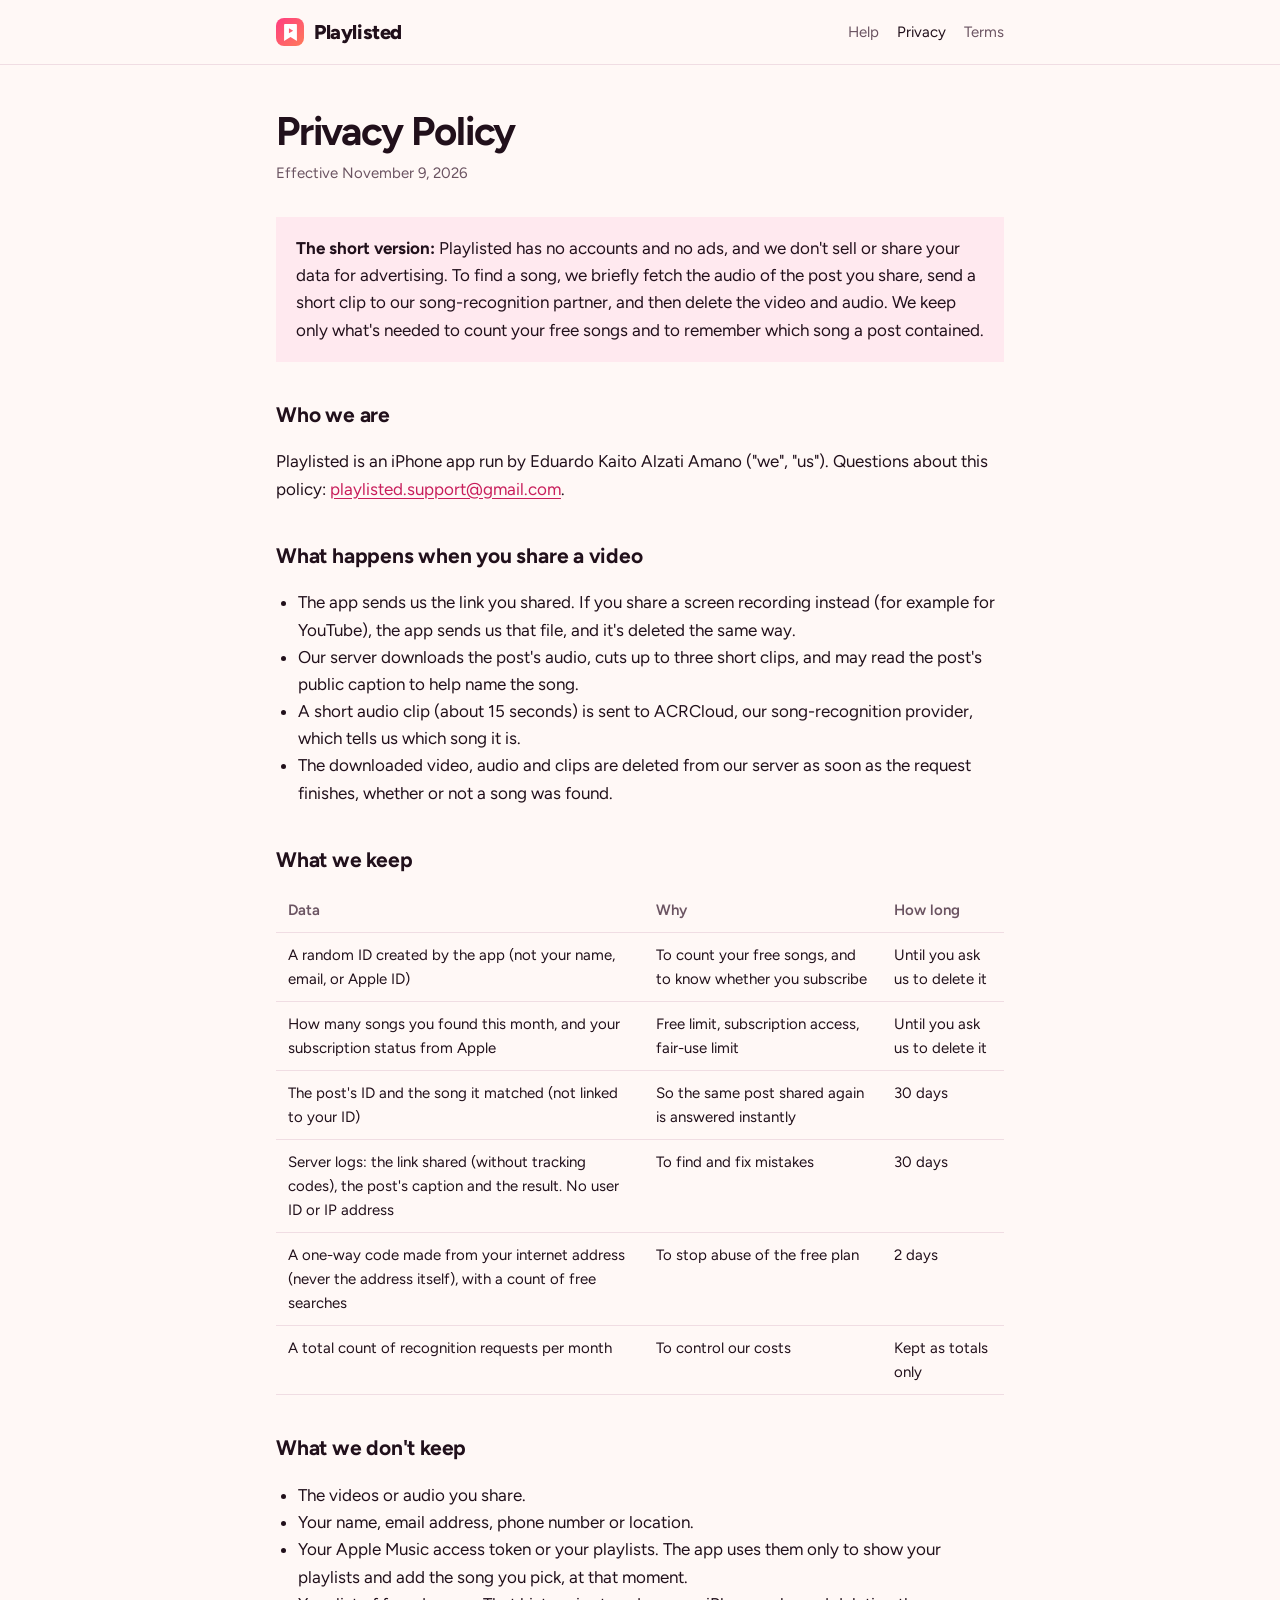
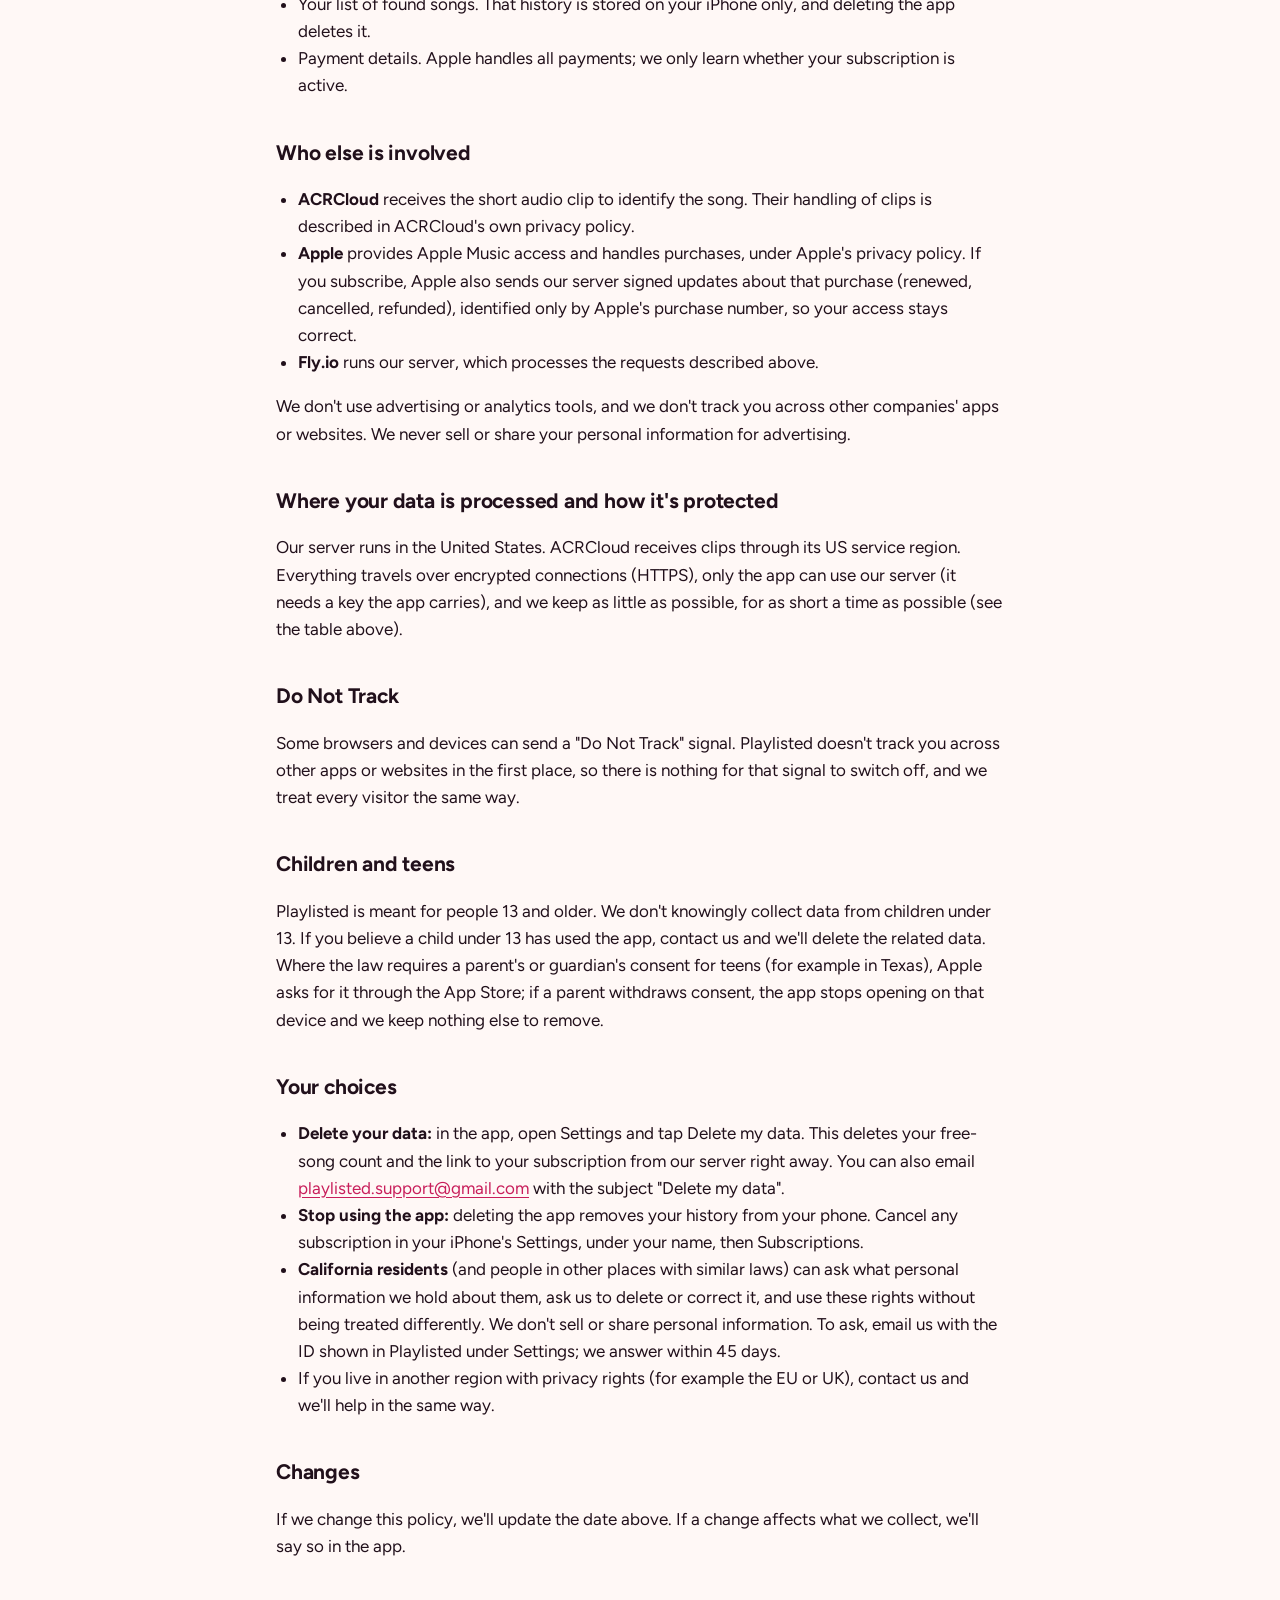
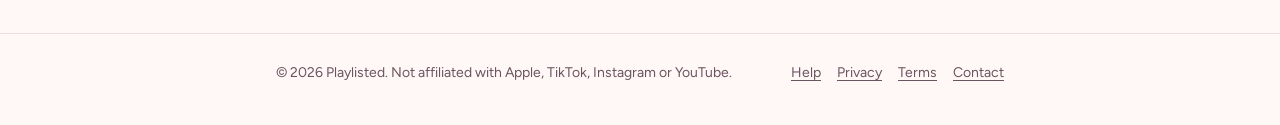
==== privacy.html @ 105da1dd "Playlisted website: privacy, terms, help Co-Authored-By: Claude Opus 5.5 <noreply@anthropic.com> Cla" ====
<!doctype html>
<html lang="en">
<head>
<meta charset="utf-8">
<meta name="viewport" content="width=device-width, initial-scale=1">
<title>Privacy Policy · Playlisted</title>
<meta name="description" content="What Playlisted collects, what it doesn't, and how to delete your data.">
<link rel="preconnect" href="https://fonts.googleapis.com">
<link rel="preconnect" href="https://fonts.gstatic.com" crossorigin>
<link href="https://fonts.googleapis.com/css2?family=Figtree:wght@400;500;600;700;800&display=swap" rel="stylesheet">
<link rel="stylesheet" href="style.css">
<link rel="icon" href="icon.png">
<link rel="apple-touch-icon" href="icon.png">
</head>
<body>
<header class="site">
  <div class="wrap">
    <a class="brand" href="./"><span class="brand-mark" aria-hidden="true"><svg viewBox="27 20 46 61" style="width:13px;height:17px"><path fill="#fff" fill-rule="evenodd" d="M30 20 H70 Q73 20 73 23 V81 L50 67 L27 81 V23 Q27 20 30 20 Z M44.35 35 L59.65 44 L44.35 53 Z"/></svg></span>Playlisted</a>
    <nav class="links"><a href="support.html">Help</a><a href="privacy.html" aria-current="page">Privacy</a><a href="terms.html">Terms</a></nav>
  </div>
</header>

<main class="wrap doc">
  <h1>Privacy Policy</h1>
  <p class="updated">Effective November 9, 2026</p>

  <div class="summary"><p><strong>The short version:</strong> Playlisted has no accounts and no ads, and we don't sell or share your data for advertising. To find a song, we briefly fetch the audio of the post you share, send a short clip to our song-recognition partner, and then delete the video and audio. We keep only what's needed to count your free songs and to remember which song a post contained.</p></div>

  <h2>Who we are</h2>
  <p>Playlisted is an iPhone app run by Eduardo Kaito Alzati Amano ("we", "us"). Questions about this policy: <a href="mailto:playlisted.support@gmail.com">playlisted.support@gmail.com</a>.</p>

  <h2>What happens when you share a video</h2>
  <ul>
    <li>The app sends us the link you shared. If you share a screen recording instead (for example for YouTube), the app sends us that file, and it's deleted the same way.</li>
    <li>Our server downloads the post's audio, cuts up to three short clips, and may read the post's public caption to help name the song.</li>
    <li>A short audio clip (about 15 seconds) is sent to ACRCloud, our song-recognition provider, which tells us which song it is.</li>
    <li>The downloaded video, audio and clips are deleted from our server as soon as the request finishes, whether or not a song was found.</li>
  </ul>

  <h2>What we keep</h2>
  <div class="table-wrap">
  <table>
    <thead><tr><th>Data</th><th>Why</th><th>How long</th></tr></thead>
    <tbody>
      <tr><td>A random ID created by the app (not your name, email, or Apple ID)</td><td>To count your free songs, and to know whether you subscribe</td><td>Until you ask us to delete it</td></tr>
      <tr><td>How many songs you found this month, and your subscription status from Apple</td><td>Free limit, subscription access, fair-use limit</td><td>Until you ask us to delete it</td></tr>
      <tr><td>The post's ID and the song it matched (not linked to your ID)</td><td>So the same post shared again is answered instantly</td><td>30 days</td></tr>
      <tr><td>Server logs: the link shared (without tracking codes), the post's caption and the result. No user ID or IP address</td><td>To find and fix mistakes</td><td>30 days</td></tr>
      <tr><td>A one-way code made from your internet address (never the address itself), with a count of free searches</td><td>To stop abuse of the free plan</td><td>2 days</td></tr>
      <tr><td>A total count of recognition requests per month</td><td>To control our costs</td><td>Kept as totals only</td></tr>
    </tbody>
  </table>
  </div>

  <h2>What we don't keep</h2>
  <ul>
    <li>The videos or audio you share.</li>
    <li>Your name, email address, phone number or location.</li>
    <li>Your Apple Music access token or your playlists. The app uses them only to show your playlists and add the song you pick, at that moment.</li>
    <li>Your list of found songs. That history is stored on your iPhone only, and deleting the app deletes it.</li>
    <li>Payment details. Apple handles all payments; we only learn whether your subscription is active.</li>
  </ul>

  <h2>Who else is involved</h2>
  <ul>
    <li><strong>ACRCloud</strong> receives the short audio clip to identify the song. Their handling of clips is described in ACRCloud's own privacy policy.</li>
    <li><strong>Apple</strong> provides Apple Music access and handles purchases, under Apple's privacy policy. If you subscribe, Apple also sends our server signed updates about that purchase (renewed, cancelled, refunded), identified only by Apple's purchase number, so your access stays correct.</li>
    <li><strong>Fly.io</strong> runs our server, which processes the requests described above.</li>
  </ul>
  <p>We don't use advertising or analytics tools, and we don't track you across other companies' apps or websites. We never sell or share your personal information for advertising.</p>

  <h2>Where your data is processed and how it's protected</h2>
  <p>Our server runs in the United States. ACRCloud receives clips through its US service region. Everything travels over encrypted connections (HTTPS), only the app can use our server (it needs a key the app carries), and we keep as little as possible, for as short a time as possible (see the table above).</p>

  <h2>Do Not Track</h2>
  <p>Some browsers and devices can send a "Do Not Track" signal. Playlisted doesn't track you across other apps or websites in the first place, so there is nothing for that signal to switch off, and we treat every visitor the same way.</p>

  <h2>Children and teens</h2>
  <p>Playlisted is meant for people 13 and older. We don't knowingly collect data from children under 13. If you believe a child under 13 has used the app, contact us and we'll delete the related data. Where the law requires a parent's or guardian's consent for teens (for example in Texas), Apple asks for it through the App Store; if a parent withdraws consent, the app stops opening on that device and we keep nothing else to remove.</p>

  <h2>Your choices</h2>
  <ul>
    <li><strong>Delete your data:</strong> in the app, open Settings and tap Delete my data. This deletes your free-song count and the link to your subscription from our server right away. You can also email <a href="mailto:playlisted.support@gmail.com">playlisted.support@gmail.com</a> with the subject "Delete my data".</li>
    <li><strong>Stop using the app:</strong> deleting the app removes your history from your phone. Cancel any subscription in your iPhone's Settings, under your name, then Subscriptions.</li>
    <li><strong>California residents</strong> (and people in other places with similar laws) can ask what personal information we hold about them, ask us to delete or correct it, and use these rights without being treated differently. We don't sell or share personal information. To ask, email us with the ID shown in Playlisted under Settings; we answer within 45 days.</li>
    <li>If you live in another region with privacy rights (for example the EU or UK), contact us and we'll help in the same way.</li>
  </ul>

  <h2>Changes</h2>
  <p>If we change this policy, we'll update the date above. If a change affects what we collect, we'll say so in the app.</p>
</main>

<footer class="site">
  <div class="wrap">
    <span>© 2026 Playlisted. Not affiliated with Apple, TikTok, Instagram or YouTube.</span>
    <nav><a href="support.html">Help</a><a href="privacy.html">Privacy</a><a href="terms.html">Terms</a><a href="mailto:playlisted.support@gmail.com">Contact</a></nav>
  </div>
</footer>
</body>
</html>
---- style.css ----
:root {
  --bg: #FFF8F6;
  --surface: #FFFFFF;
  --text: #21101B;
  --muted: #6B5462;
  --line: #F0DDE3;
  --accent: #C81E5B;
  --accent-ink: #FFFFFF;
  --accent-soft: #FFE9EF;
  --brand: linear-gradient(135deg, #FF3D81, #FF7A59);
}
@media (prefers-color-scheme: dark) {
  :root:not([data-theme="light"]) {
    --bg: #1B0A16;
    --surface: #2A0F22;
    --text: #FFF5F2;
    --muted: #E0B9C6;
    --line: #45193A;
    --accent: #FF9A7A;
    --accent-ink: #1B0A16;
    --accent-soft: #3A1530;
  }
}
:root[data-theme="dark"] {
  --bg: #1B0A16;
  --surface: #2A0F22;
  --text: #FFF5F2;
  --muted: #E0B9C6;
  --line: #45193A;
  --accent: #FF9A7A;
  --accent-ink: #1B0A16;
  --accent-soft: #3A1530;
}

* { box-sizing: border-box; }
html { -webkit-text-size-adjust: 100%; }
body {
  margin: 0;
  background: var(--bg);
  color: var(--text);
  font-family: "Figtree", system-ui, -apple-system, "Segoe UI", sans-serif;
  font-size: 17px;
  line-height: 1.6;
}
a { color: var(--accent); text-underline-offset: 3px; }
.wrap { max-width: 760px; margin: 0 auto; padding: 0 16px; }

header.site {
  border-bottom: 1px solid var(--line);
  background: var(--bg);
}
header.site .wrap {
  display: flex; align-items: center; justify-content: space-between;
  gap: 16px; padding-top: 16px; padding-bottom: 16px; flex-wrap: wrap;
}
.brand {
  font-weight: 800; font-size: 20px; letter-spacing: -0.02em;
  color: var(--text); text-decoration: none; display: flex; align-items: center; gap: 10px;
}
.brand-mark {
  width: 28px; height: 28px; border-radius: 8px; background: var(--brand);
  display: grid; place-items: center;
}
.brand-mark svg { width: 16px; height: 16px; }
nav.links { display: flex; gap: 18px; font-size: 15px; flex-wrap: wrap; }
nav.links a { color: var(--muted); text-decoration: none; }
nav.links a:hover, nav.links a[aria-current="page"] { color: var(--text); }

.hero { padding: 64px 0 40px; }
.hero h1 {
  font-size: clamp(36px, 7vw, 56px); line-height: 1.05; letter-spacing: -0.035em;
  margin: 0 0 18px; font-weight: 800;
}
.hero p.lede { font-size: 20px; color: var(--muted); margin: 0 0 28px; max-width: 34em; }
.pill {
  display: inline-block; padding: 10px 18px; border-radius: 999px;
  background: var(--accent-soft); color: var(--text); font-weight: 600; font-size: 15px;
}

.steps { display: grid; grid-template-columns: repeat(3, 1fr); gap: 14px; margin: 8px 0 48px; }
@media (max-width: 640px) { .steps { grid-template-columns: 1fr; } }
.step {
  background: var(--surface); border: 1px solid var(--line); border-radius: var(--radius);
  padding: 20px;
}
.step .num {
  width: 30px; height: 30px; border-radius: 50%; background: var(--accent); color: var(--accent-ink);
  display: grid; place-items: center; font-weight: 700; font-size: 15px; margin-bottom: 12px;
}
.step h3 { margin: 0 0 6px; font-size: 18px; }
.step p { margin: 0; color: var(--muted); font-size: 15px; }

section.block { margin: 0 0 48px; }
section.block h2 { font-size: 26px; letter-spacing: -0.02em; margin: 0 0 14px; }

.plans { display: grid; grid-template-columns: 1fr 1fr; gap: 14px; }
@media (max-width: 640px) { .plans { grid-template-columns: 1fr; } }
.plan {
  background: var(--surface); border: 1px solid var(--line); border-radius: var(--radius); padding: 22px;
}
.plan.featured { border: 2px solid var(--accent); }
.plan h3 { margin: 0 0 4px; font-size: 18px; }
.plan .price { font-size: 30px; font-weight: 800; letter-spacing: -0.02em; }
.plan .price small { font-size: 15px; font-weight: 500; color: var(--muted); }
.plan ul { margin: 12px 0 0; padding-left: 20px; color: var(--muted); font-size: 15px; }

/* Legal and help pages */
.doc { padding-top: 44px; padding-bottom: 56px; }
.doc h1 { font-size: clamp(30px, 6vw, 40px); letter-spacing: -0.03em; line-height: 1.1; margin: 0 0 8px; }
.doc .updated { color: var(--muted); margin: 0 0 32px; font-size: 15px; }
.doc h2 { font-size: 21px; margin: 36px 0 8px; letter-spacing: -0.01em; }
.doc p, .doc li { color: var(--text); }
.doc ul { padding-left: 22px; }
.doc .summary {
  background: var(--accent-soft); border-radius: var(--radius); padding: 18px 20px; margin: 0 0 8px;
}
.doc .summary p { margin: 0; }
.table-wrap { overflow-x: auto; margin: 12px 0; }
table { border-collapse: collapse; width: 100%; font-size: 15px; }
th, td { text-align: left; vertical-align: top; padding: 10px 12px; border-bottom: 1px solid var(--line); }
th { color: var(--muted); font-weight: 600; }
details {
  background: var(--surface); border: 1px solid var(--line); border-radius: 14px;
  padding: 14px 18px; margin: 10px 0;
}
details summary { cursor: pointer; font-weight: 600; }
details p { margin: 10px 0 0; color: var(--muted); }

footer.site { border-top: 1px solid var(--line); padding: 28px 0 40px; color: var(--muted); font-size: 14px; }
footer.site .wrap { display: flex; flex-wrap: wrap; gap: 8px 20px; justify-content: space-between; }
footer.site nav { display: flex; gap: 16px; flex-wrap: wrap; }
footer.site a { color: var(--muted); }
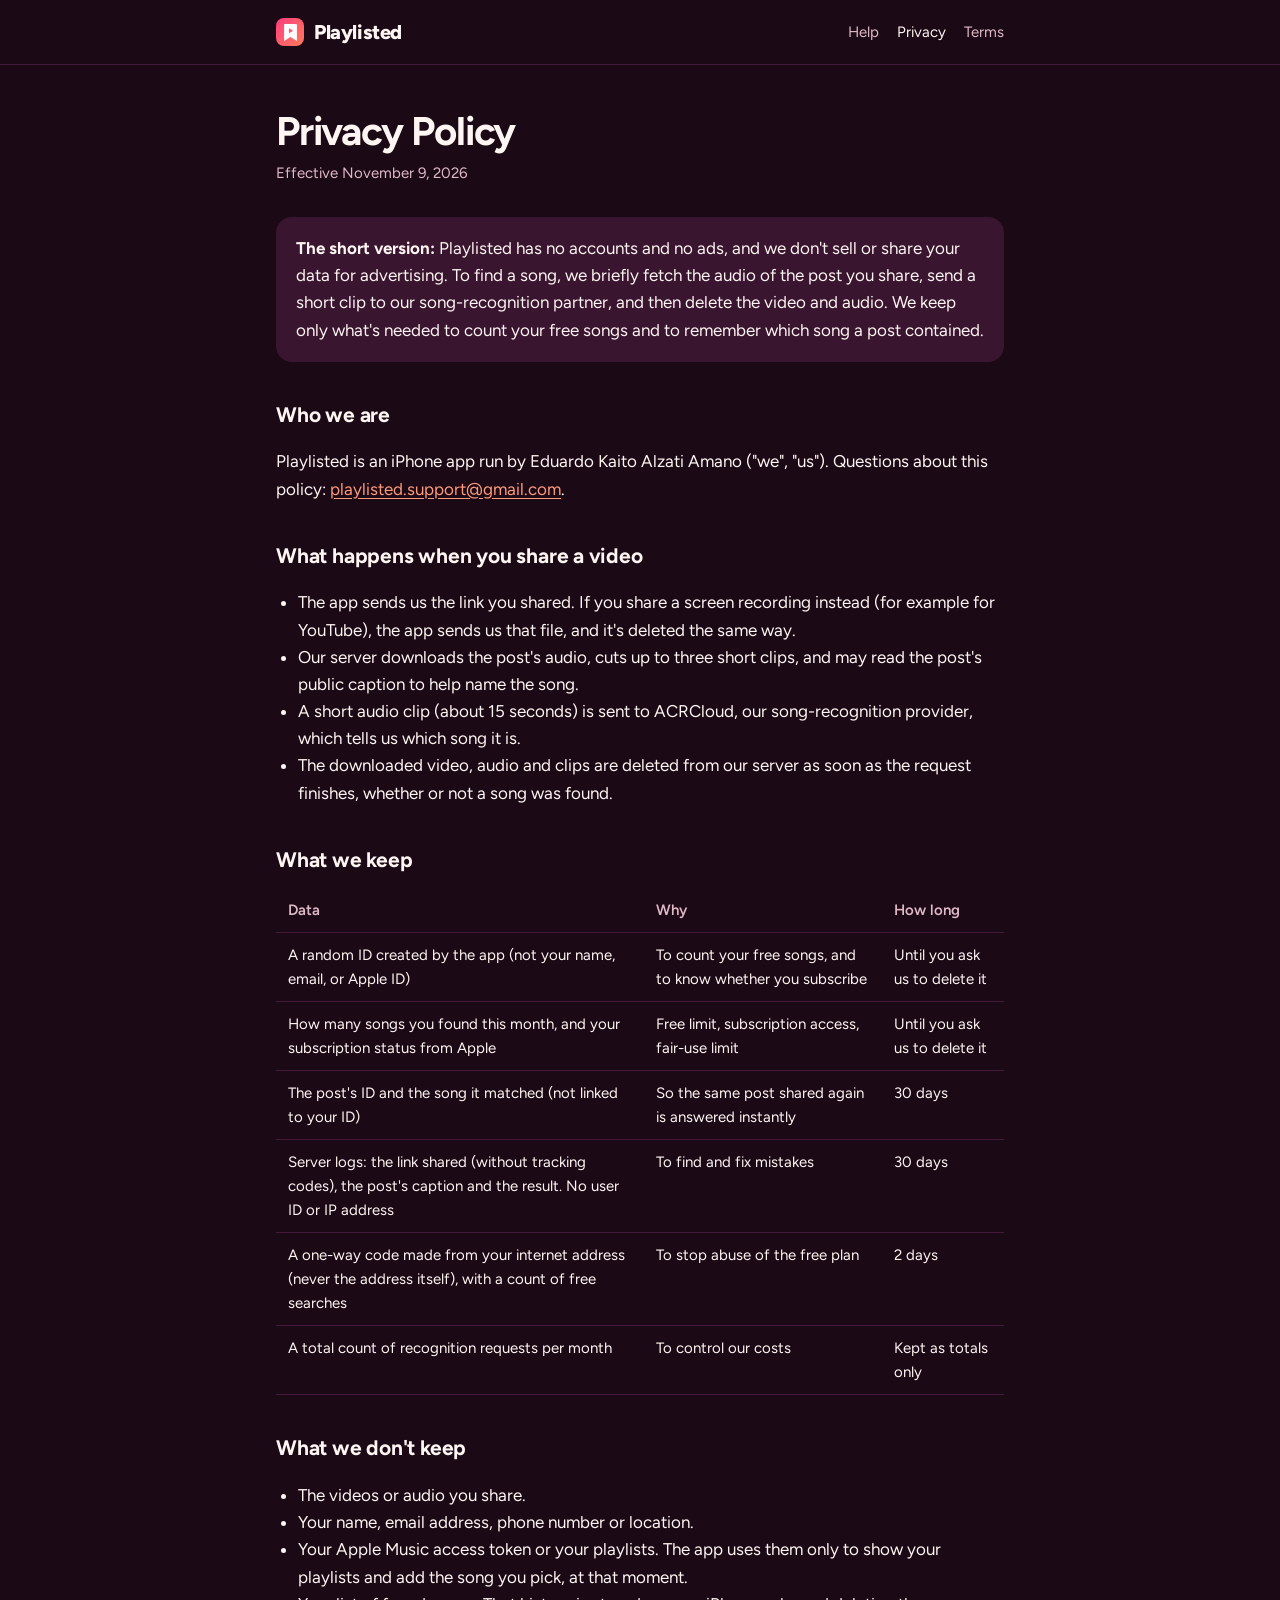
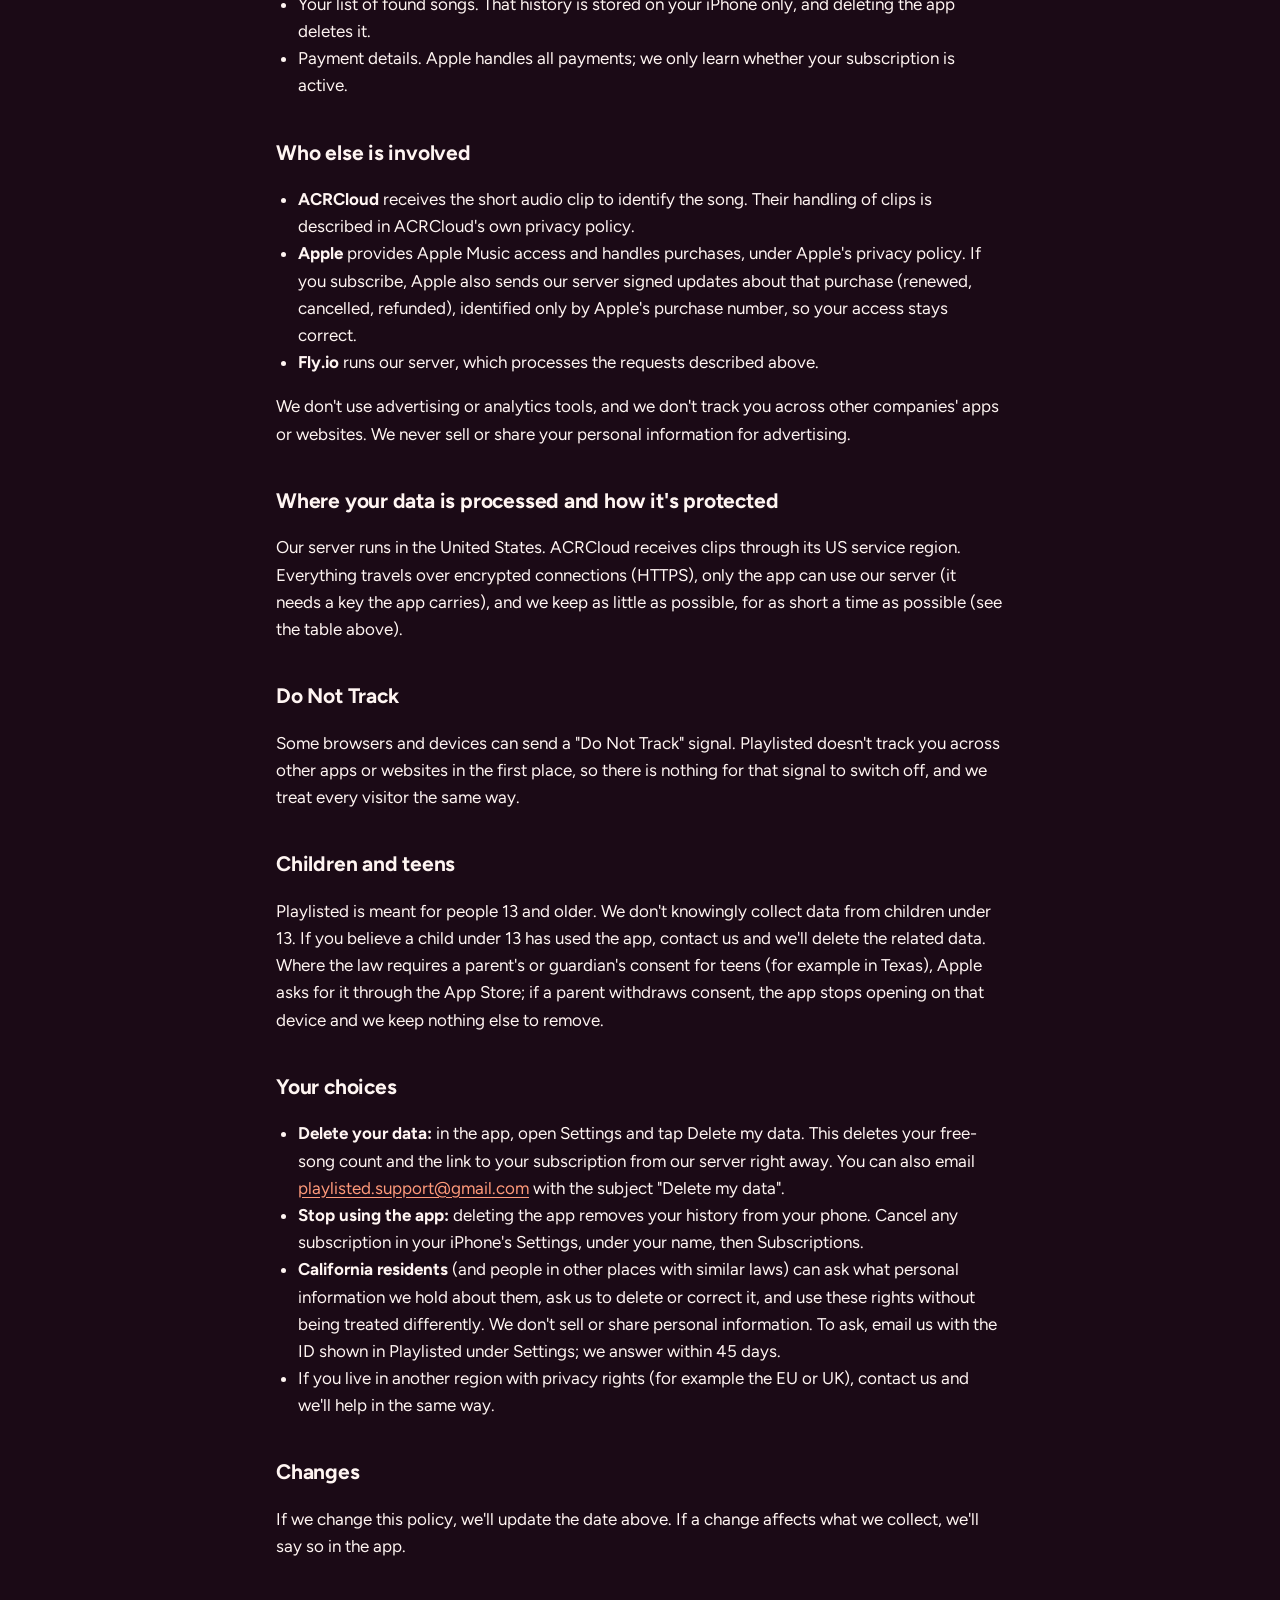
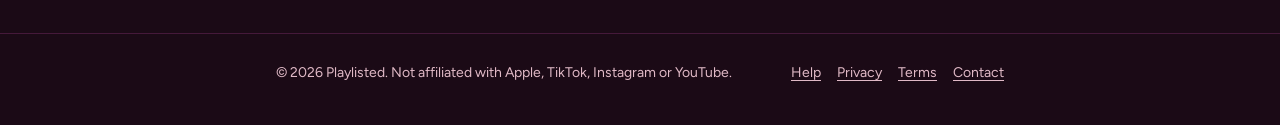
==== commit 26f20673: "Match the app: always dark plum, butter step numbers, rounded cards Co-Authored-By: Claude Opus 5.5 " ====
--- a/privacy.html
+++ b/privacy.html
@@ -3,6 +3,8 @@
 <head>
 <meta charset="utf-8">
 <meta name="viewport" content="width=device-width, initial-scale=1">
+<meta name="color-scheme" content="dark">
+<meta name="theme-color" content="#1B0A16">
 <title>Privacy Policy · Playlisted</title>
 <meta name="description" content="What Playlisted collects, what it doesn't, and how to delete your data.">
 <link rel="preconnect" href="https://fonts.googleapis.com">
--- a/style.css
+++ b/style.css
@@ -1,27 +1,6 @@
 :root {
-  --bg: #FFF8F6;
-  --surface: #FFFFFF;
-  --text: #21101B;
-  --muted: #6B5462;
-  --line: #F0DDE3;
-  --accent: #C81E5B;
-  --accent-ink: #FFFFFF;
-  --accent-soft: #FFE9EF;
-  --brand: linear-gradient(135deg, #FF3D81, #FF7A59);
-}
-@media (prefers-color-scheme: dark) {
-  :root:not([data-theme="light"]) {
-    --bg: #1B0A16;
-    --surface: #2A0F22;
-    --text: #FFF5F2;
-    --muted: #E0B9C6;
-    --line: #45193A;
-    --accent: #FF9A7A;
-    --accent-ink: #1B0A16;
-    --accent-soft: #3A1530;
-  }
-}
-:root[data-theme="dark"] {
+  /* Same palette as the app (always dark plum) */
+  color-scheme: dark;
   --bg: #1B0A16;
   --surface: #2A0F22;
   --text: #FFF5F2;
@@ -30,6 +9,10 @@
   --accent: #FF9A7A;
   --accent-ink: #1B0A16;
   --accent-soft: #3A1530;
+  --butter: #FFD66B;
+  --butter-ink: #1B0A16;
+  --brand: linear-gradient(135deg, #FF3D81, #FF7A59);
+  --radius: 16px;
 }
 
 * { box-sizing: border-box; }
@@ -84,7 +67,7 @@
   padding: 20px;
 }
 .step .num {
-  width: 30px; height: 30px; border-radius: 50%; background: var(--accent); color: var(--accent-ink);
+  width: 30px; height: 30px; border-radius: 50%; background: var(--butter); color: var(--butter-ink);
   display: grid; place-items: center; font-weight: 700; font-size: 15px; margin-bottom: 12px;
 }
 .step h3 { margin: 0 0 6px; font-size: 18px; }
@@ -102,6 +85,10 @@
 .plan h3 { margin: 0 0 4px; font-size: 18px; }
 .plan .price { font-size: 30px; font-weight: 800; letter-spacing: -0.02em; }
 .plan .price small { font-size: 15px; font-weight: 500; color: var(--muted); }
+.plan .badge {
+  display: inline-block; vertical-align: middle; margin-left: 6px; padding: 3px 9px; border-radius: 999px;
+  background: #C81E5B; color: #FFFFFF; font-size: 13px; font-weight: 800; letter-spacing: 0; white-space: nowrap;
+}
 .plan ul { margin: 12px 0 0; padding-left: 20px; color: var(--muted); font-size: 15px; }
 
 /* Legal and help pages */
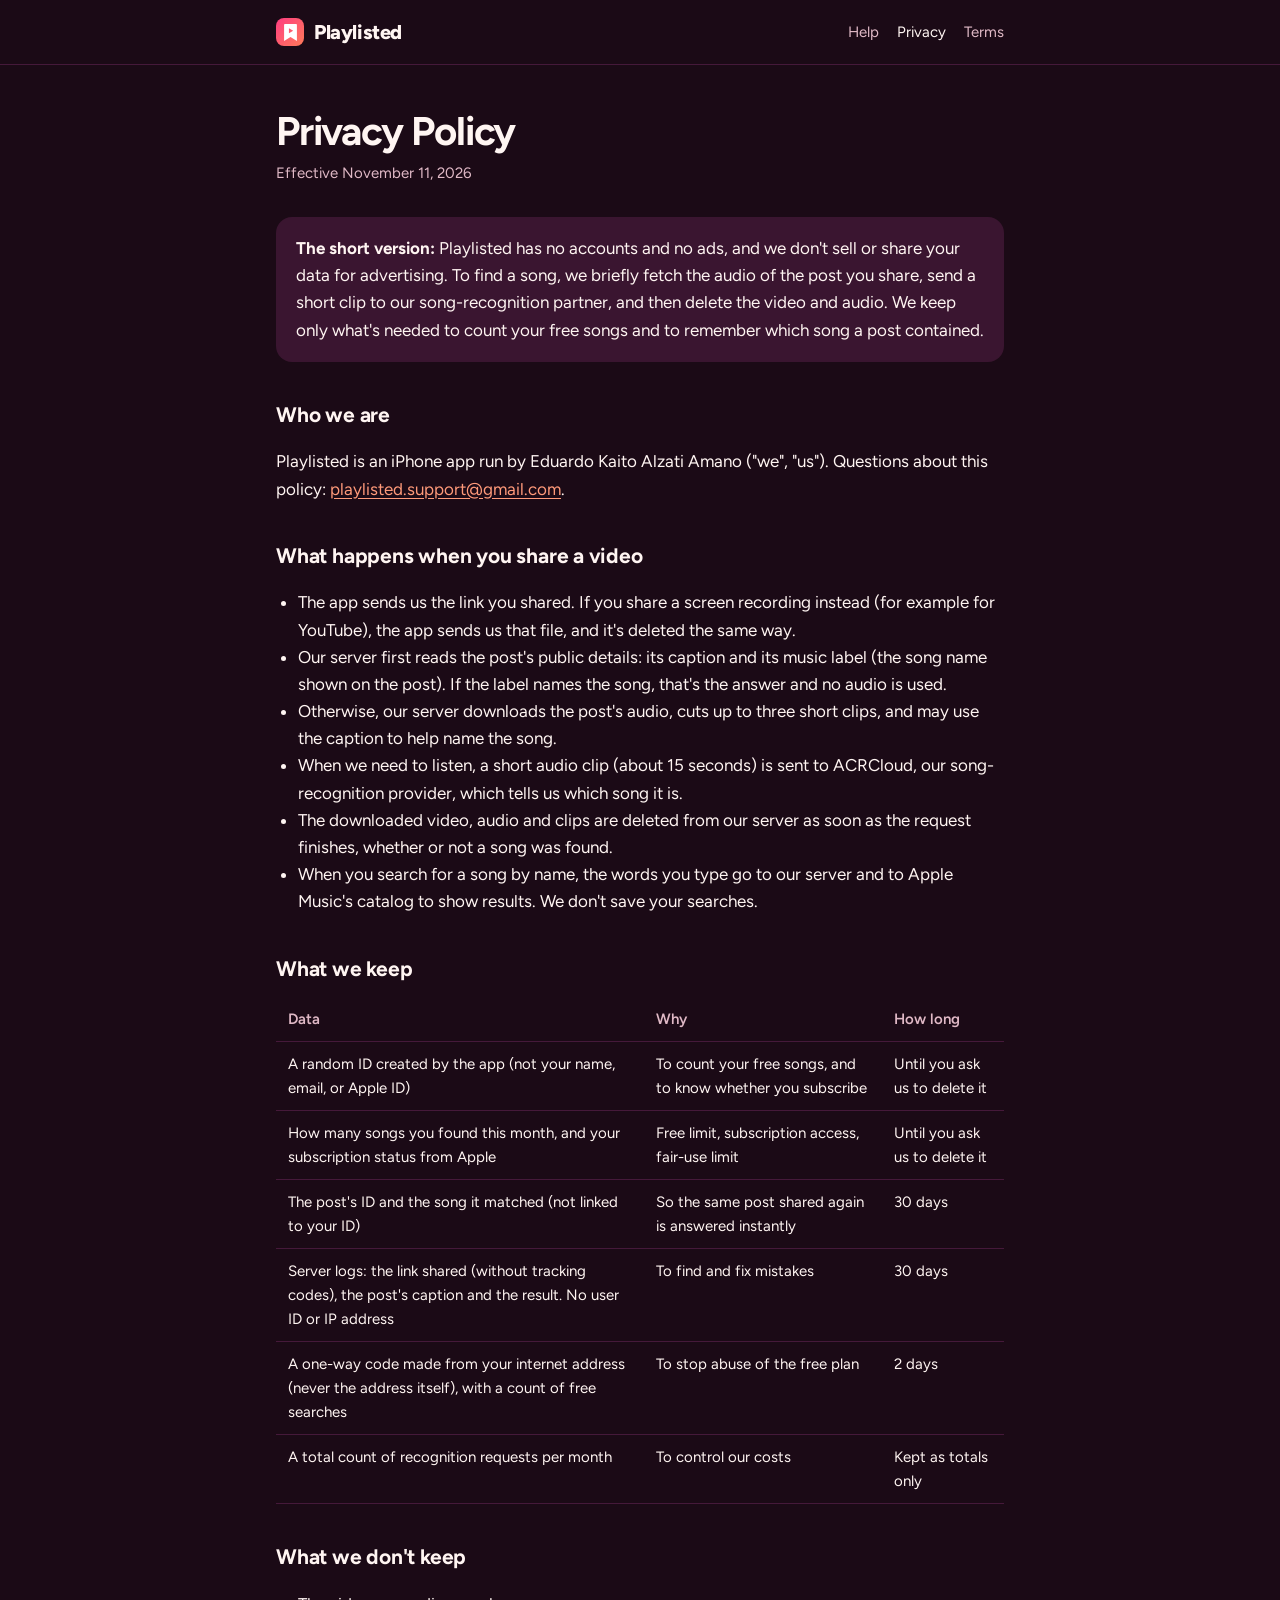
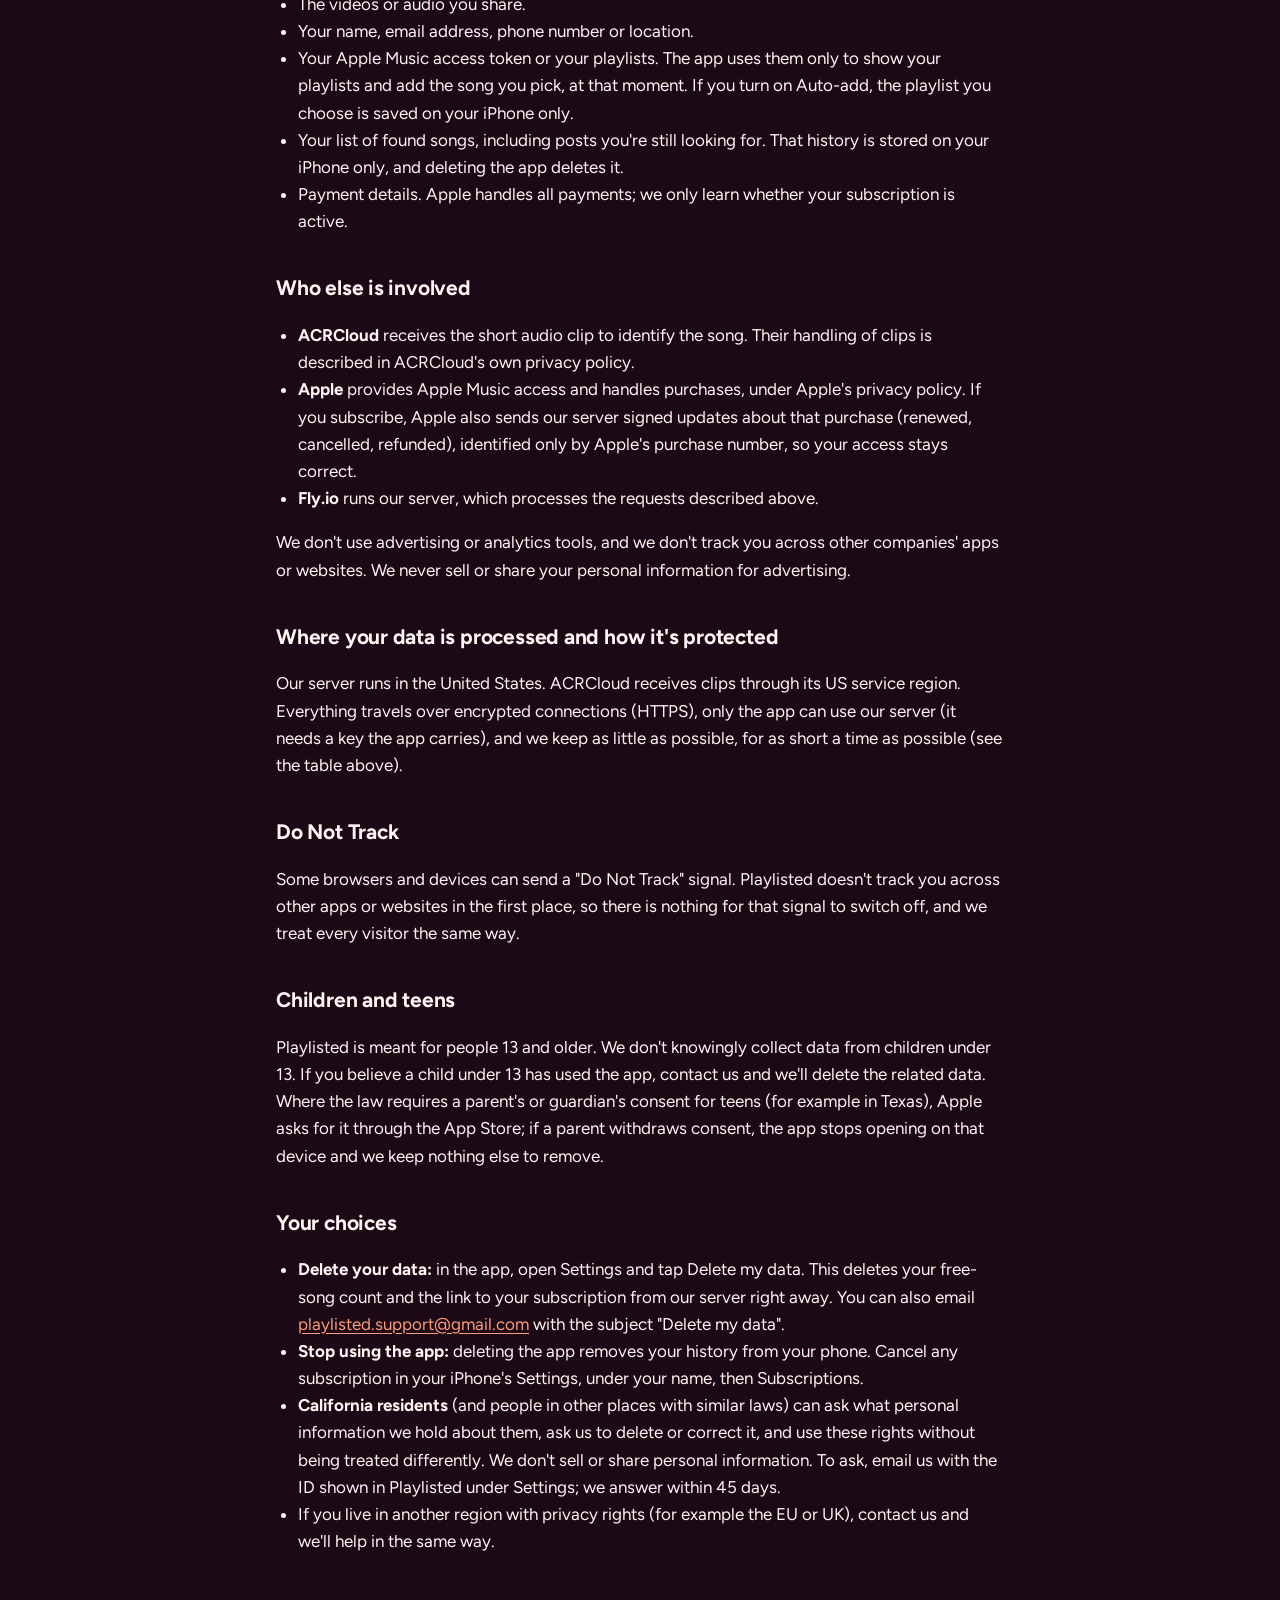
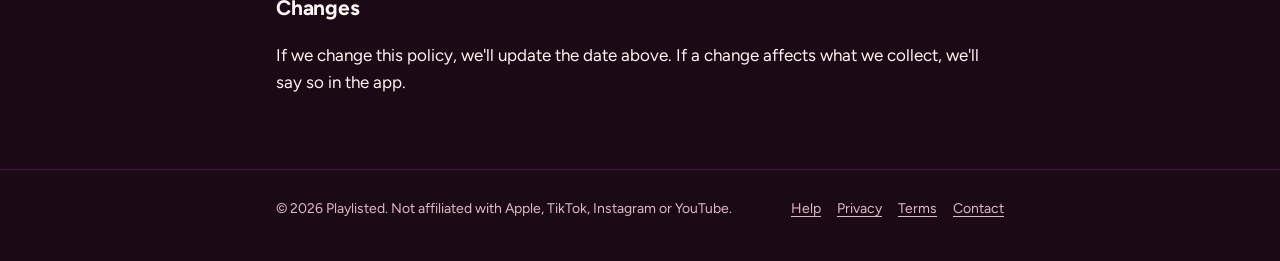
==== commit 097bfa3d: "DRAFT (not published): privacy for label reading and name search; help FAQs Co-Authored-By: Claude O" ====
--- a/privacy.html
+++ b/privacy.html
@@ -10,7 +10,7 @@
 <link rel="preconnect" href="https://fonts.googleapis.com">
 <link rel="preconnect" href="https://fonts.gstatic.com" crossorigin>
 <link href="https://fonts.googleapis.com/css2?family=Figtree:wght@400;500;600;700;800&display=swap" rel="stylesheet">
-<link rel="stylesheet" href="style.css">
+<link rel="stylesheet" href="style.css?v=4">
 <link rel="icon" href="icon.png">
 <link rel="apple-touch-icon" href="icon.png">
 </head>
@@ -24,7 +24,7 @@
 
 <main class="wrap doc">
   <h1>Privacy Policy</h1>
-  <p class="updated">Effective November 9, 2026</p>
+  <p class="updated">Effective November 11, 2026</p>
 
   <div class="summary"><p><strong>The short version:</strong> Playlisted has no accounts and no ads, and we don't sell or share your data for advertising. To find a song, we briefly fetch the audio of the post you share, send a short clip to our song-recognition partner, and then delete the video and audio. We keep only what's needed to count your free songs and to remember which song a post contained.</p></div>
 
@@ -34,9 +34,11 @@
   <h2>What happens when you share a video</h2>
   <ul>
     <li>The app sends us the link you shared. If you share a screen recording instead (for example for YouTube), the app sends us that file, and it's deleted the same way.</li>
-    <li>Our server downloads the post's audio, cuts up to three short clips, and may read the post's public caption to help name the song.</li>
-    <li>A short audio clip (about 15 seconds) is sent to ACRCloud, our song-recognition provider, which tells us which song it is.</li>
+    <li>Our server first reads the post's public details: its caption and its music label (the song name shown on the post). If the label names the song, that's the answer and no audio is used.</li>
+    <li>Otherwise, our server downloads the post's audio, cuts up to three short clips, and may use the caption to help name the song.</li>
+    <li>When we need to listen, a short audio clip (about 15 seconds) is sent to ACRCloud, our song-recognition provider, which tells us which song it is.</li>
     <li>The downloaded video, audio and clips are deleted from our server as soon as the request finishes, whether or not a song was found.</li>
+    <li>When you search for a song by name, the words you type go to our server and to Apple Music's catalog to show results. We don't save your searches.</li>
   </ul>
 
   <h2>What we keep</h2>
@@ -58,8 +60,8 @@
   <ul>
     <li>The videos or audio you share.</li>
     <li>Your name, email address, phone number or location.</li>
-    <li>Your Apple Music access token or your playlists. The app uses them only to show your playlists and add the song you pick, at that moment.</li>
-    <li>Your list of found songs. That history is stored on your iPhone only, and deleting the app deletes it.</li>
+    <li>Your Apple Music access token or your playlists. The app uses them only to show your playlists and add the song you pick, at that moment. If you turn on Auto-add, the playlist you choose is saved on your iPhone only.</li>
+    <li>Your list of found songs, including posts you're still looking for. That history is stored on your iPhone only, and deleting the app deletes it.</li>
     <li>Payment details. Apple handles all payments; we only learn whether your subscription is active.</li>
   </ul>
 
--- a/style.css
+++ b/style.css
@@ -89,6 +89,7 @@
   display: inline-block; vertical-align: middle; margin-left: 6px; padding: 3px 9px; border-radius: 999px;
   background: #C81E5B; color: #FFFFFF; font-size: 13px; font-weight: 800; letter-spacing: 0; white-space: nowrap;
 }
+.plan ul .hi { color: var(--text); font-weight: 800; }
 .plan ul { margin: 12px 0 0; padding-left: 20px; color: var(--muted); font-size: 15px; }
 
 /* Legal and help pages */
